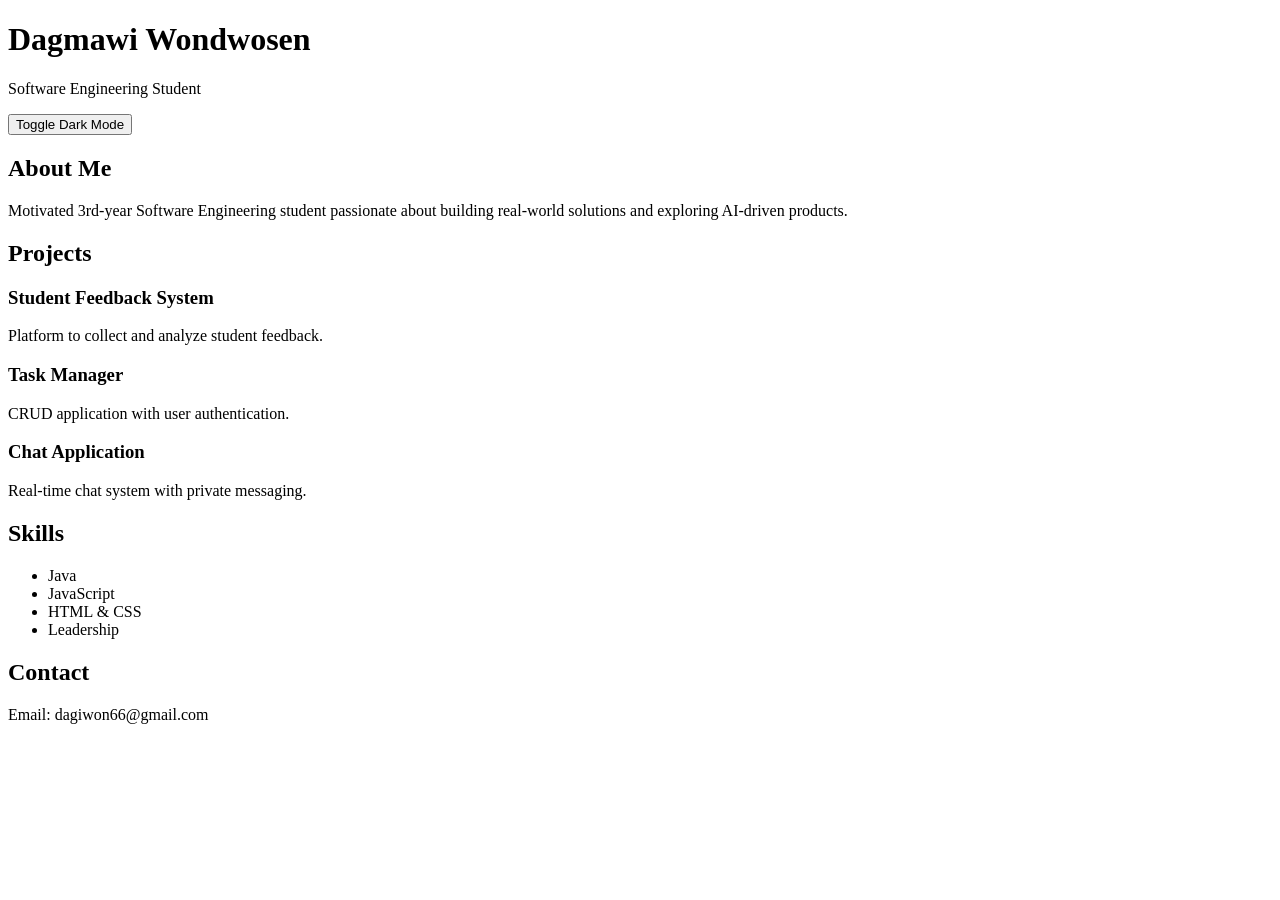
==== v2 js enhanced v1/index.html @ 2d56c67e "Initial portfolio with html/css and js version" ====
<!DOCTYPE html>
<html>
<head>
    <title>Dagmawi Portfolio - V1</title>
    <link rel="stylesheet" href="style.css">
</head>
<body>

<header>
    <h1>Dagmawi Wondwosen</h1>
    <p>Software Engineering Student</p>
    <button onclick="toggleDark()">Toggle Dark Mode</button>
</header>

<section>
    <h2>About Me</h2>
    <p>
        Motivated 3rd-year Software Engineering student passionate about building real-world solutions and exploring AI-driven products.
    </p>
</section>

<section>
    <h2>Projects</h2>

    <div class="project">
        <h3>Student Feedback System</h3>
        <p>Platform to collect and analyze student feedback.</p>
    </div>

    <div class="project">
        <h3>Task Manager</h3>
        <p>CRUD application with user authentication.</p>
    </div>

    <div class="project">
        <h3>Chat Application</h3>
        <p>Real-time chat system with private messaging.</p>
    </div>

</section>

<section>
    <h2>Skills</h2>
    <ul>
        <li>Java</li>
        <li>JavaScript</li>
        <li>HTML & CSS</li>
        <li>Leadership</li>
    </ul>
</section>

<section>
    <h2>Contact</h2>
    <p>Email: dagiwon66@gmail.com</p>
</section>
<script src="script.js"></script>
</body>
</html>
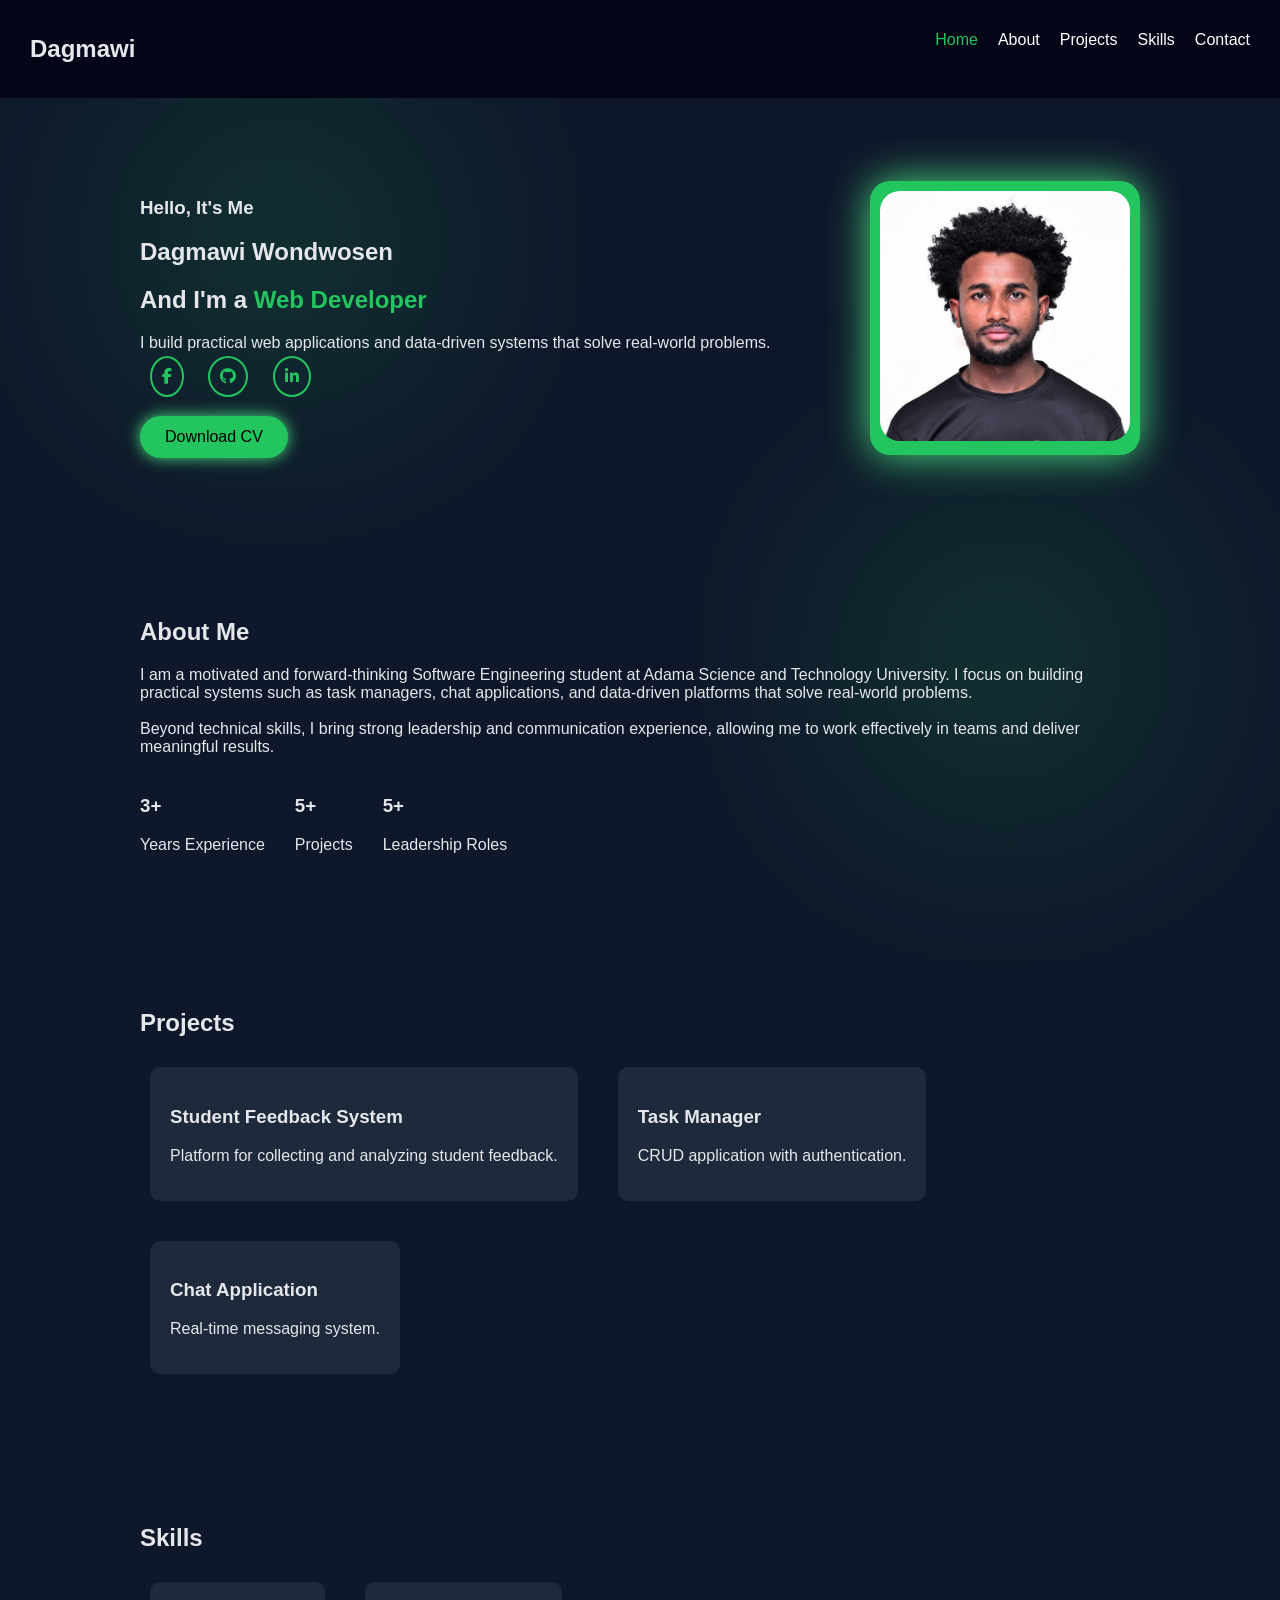
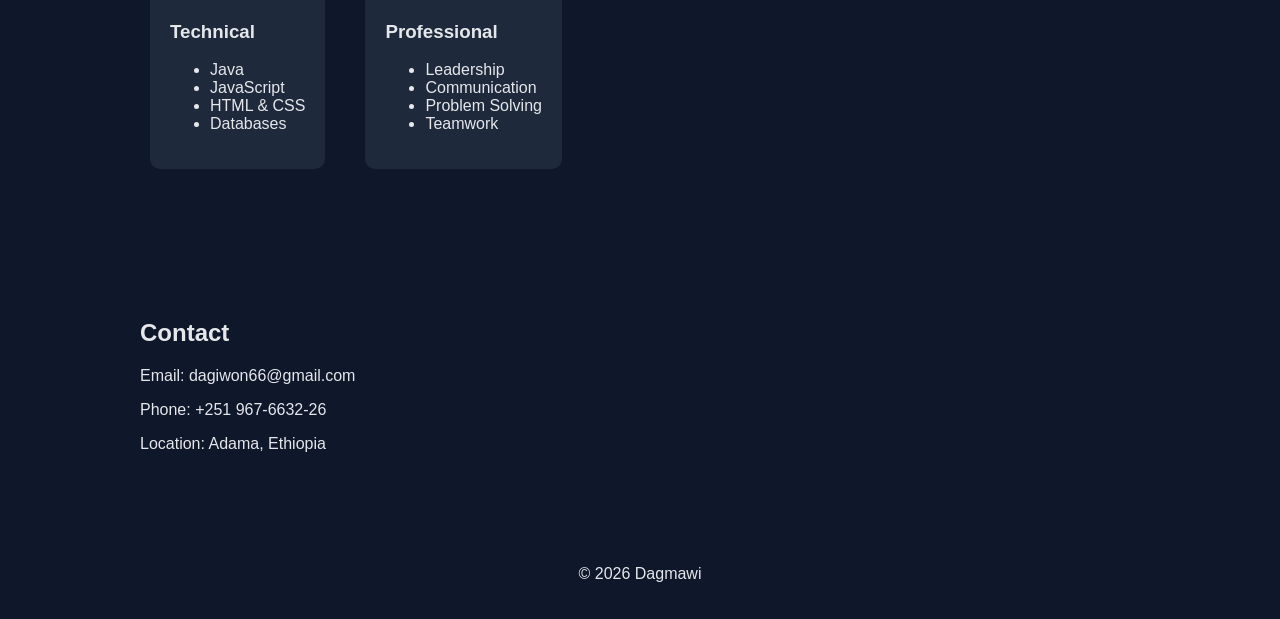
==== commit acd2dd77: "Just Updated My Portfolio" ====
--- a/v2 js enhanced v1/index.html
+++ b/v2 js enhanced v1/index.html
@@ -1,58 +1,142 @@
 <!DOCTYPE html>
-<html>
+<html lang="en">
 <head>
-    <title>Dagmawi Portfolio - V1</title>
+    <meta charset="UTF-8">
+    <meta name="viewport" content="width=device-width, initial-scale=1.0">
+    <title>Dagmawi Portfolio</title>
     <link rel="stylesheet" href="style.css">
+
+    <!-- ICONS -->
+    <link rel="stylesheet" href="https://cdnjs.cloudflare.com/ajax/libs/font-awesome/6.5.0/css/all.min.css">
 </head>
 <body>
 
-<header>
-    <h1>Dagmawi Wondwosen</h1>
-    <p>Software Engineering Student</p>
-    <button onclick="toggleDark()">Toggle Dark Mode</button>
-</header>
+<!-- BACKGROUND SHAPES -->
+<div class="bg-shape shape1"></div>
+<div class="bg-shape shape2"></div>
 
-<section>
-    <h2>About Me</h2>
-    <p>
-        Motivated 3rd-year Software Engineering student passionate about building real-world solutions and exploring AI-driven products.
-    </p>
-</section>
+<!-- NAVBAR -->
+<nav>
+    <h2 class="logo">Dagmawi</h2>
+    <ul>
+        <li><a href="#home" class="active">Home</a></li>
+        <li><a href="#about">About</a></li>
+        <li><a href="#projects">Projects</a></li>
+        <li><a href="#skills">Skills</a></li>
+        <li><a href="#contact">Contact</a></li>
+    </ul>
+</nav>
 
-<section>
-    <h2>Projects</h2>
+<!-- HERO -->
+<section id="home" class="hero">
 
-    <div class="project">
-        <h3>Student Feedback System</h3>
-        <p>Platform to collect and analyze student feedback.</p>
+    <div class="hero-left">
+        <h3>Hello, It's Me</h3>
+        <h1>Dagmawi Wondwosen</h1>
+        <h2>And I'm a <span class="highlight">Web Developer</span></h2>
+
+        <p>
+            I build practical web applications and data-driven systems that solve real-world problems.
+        </p>
+
+        <!-- SOCIAL -->
+        <div class="socials">
+            <a href="#"><i class="fab fa-facebook-f"></i></a>
+            <a href="#"><i class="fab fa-github"></i></a>
+            <a href="#"><i class="fab fa-linkedin-in"></i></a>
+        </div>
+
+        <!-- DOWNLOAD CV (FIXED) -->
+        <a href="Dagmawi_CV.pdf" download class="btn">Download CV</a>
     </div>
 
-    <div class="project">
-        <h3>Task Manager</h3>
-        <p>CRUD application with user authentication.</p>
-    </div>
-
-    <div class="project">
-        <h3>Chat Application</h3>
-        <p>Real-time chat system with private messaging.</p>
+    <div class="hero-right">
+        <div class="image-box">
+            <img src="images/profile.jpg" alt="Profile">
+        </div>
     </div>
 
 </section>
 
-<section>
-    <h2>Skills</h2>
-    <ul>
-        <li>Java</li>
-        <li>JavaScript</li>
-        <li>HTML & CSS</li>
-        <li>Leadership</li>
-    </ul>
+<!-- ABOUT -->
+<section id="about">
+    <h2>About Me</h2>
+
+    <p>
+        I am a motivated and forward-thinking Software Engineering student at Adama Science and Technology University. 
+        I focus on building practical systems such as task managers, chat applications, and data-driven platforms that solve real-world problems.
+        <br><br>
+        Beyond technical skills, I bring strong leadership and communication experience, allowing me to work effectively in teams and deliver meaningful results.
+    </p>
+
+    <div class="stats">
+        <div><h3>3+</h3><p>Years Experience</p></div>
+        <div><h3>5+</h3><p>Projects</p></div>
+        <div><h3>5+</h3><p>Leadership Roles</p></div>
+    </div>
 </section>
 
-<section>
+<!-- PROJECTS -->
+<section id="projects">
+    <h2>Projects</h2>
+
+    <div class="project-grid">
+        <div class="card">
+            <h3>Student Feedback System</h3>
+            <p>Platform for collecting and analyzing student feedback.</p>
+        </div>
+
+        <div class="card">
+            <h3>Task Manager</h3>
+            <p>CRUD application with authentication.</p>
+        </div>
+
+        <div class="card">
+            <h3>Chat Application</h3>
+            <p>Real-time messaging system.</p>
+        </div>
+    </div>
+</section>
+
+<!-- SKILLS -->
+<section id="skills">
+    <h2>Skills</h2>
+
+    <div class="skills-grid">
+        <div class="card">
+            <h3>Technical</h3>
+            <ul>
+                <li>Java</li>
+                <li>JavaScript</li>
+                <li>HTML & CSS</li>
+                <li>Databases</li>
+            </ul>
+        </div>
+
+        <div class="card">
+            <h3>Professional</h3>
+            <ul>
+                <li>Leadership</li>
+                <li>Communication</li>
+                <li>Problem Solving</li>
+                <li>Teamwork</li>
+            </ul>
+        </div>
+    </div>
+</section>
+
+<!-- CONTACT -->
+<section id="contact">
     <h2>Contact</h2>
     <p>Email: dagiwon66@gmail.com</p>
+    <p>Phone: +251 967-6632-26</p>
+    <p>Location: Adama, Ethiopia</p>
 </section>
+
+<footer>
+    <p>© 2026 Dagmawi</p>
+</footer>
+
 <script src="script.js"></script>
 </body>
 </html>
--- a/v2 js enhanced v1/style.css
+++ b/v2 js enhanced v1/style.css
@@ -0,0 +1,146 @@
+body {
+    margin: 0;
+    font-family: 'Segoe UI', sans-serif;
+    background: #0f172a;
+    color: #e5e7eb;
+}
+
+/* NAV */
+nav {
+    display: flex;
+    justify-content: space-between;
+    padding: 15px 30px;
+    background: #020617;
+}
+
+nav ul {
+    display: flex;
+    gap: 20px;
+    list-style: none;
+}
+
+nav a {
+    color: white;
+    text-decoration: none;
+}
+
+nav a.active {
+    color: #22c55e;
+}
+
+/* HERO */
+.hero {
+    display: flex;
+    justify-content: space-between;
+    align-items: center;
+    padding: 80px;
+}
+
+.highlight {
+    color: #22c55e;
+}
+
+/* SOCIAL */
+.socials {
+    margin-top: 15px;
+}
+
+.socials a {
+    margin: 10px;
+    padding: 10px;
+    border: 2px solid #22c55e;
+    border-radius: 50%;
+    color: #22c55e;
+}
+
+.socials a:hover {
+    background: #22c55e;
+    color: black;
+}
+
+/* BUTTON */
+.btn {
+    display: inline-block;
+    margin-top: 30px;
+    padding: 12px 25px;
+    background: #22c55e;
+    border-radius: 25px;
+    text-decoration: none;
+    color: black;
+    box-shadow: 0 0 15px #4ade80;
+}
+
+/* IMAGE */
+.image-box {
+    background: #22c55e;
+    padding: 10px;
+    border-radius: 20px;
+    box-shadow: 0 0 40px #4ade80;
+    animation: glow 2s infinite alternate;
+}
+
+.image-box img {
+    width: 250px;
+    border-radius: 20px;
+}
+
+/* SECTIONS */
+section {
+    padding: 60px 30px;
+    max-width: 1000px;
+    margin: auto;
+}
+
+/* CARDS */
+.card {
+    background: #1e293b;
+    padding: 20px;
+    border-radius: 10px;
+    margin: 10px;
+    transition: 0.3s;
+}
+
+.card:hover {
+    transform: translateY(-5px);
+    box-shadow: 0 0 20px #4ade80;
+}
+
+/* GRID */
+.project-grid, .skills-grid {
+    display: flex;
+    gap: 20px;
+    flex-wrap: wrap;
+}
+
+/* STATS */
+.stats {
+    display: flex;
+    gap: 30px;
+    margin-top: 20px;
+}
+
+/* BACKGROUND SHAPES */
+.bg-shape {
+    position: fixed;
+    width: 300px;
+    height: 300px;
+    background: #22c55e;
+    filter: blur(120px);
+    opacity: 0.2;
+    z-index: -1;
+}
+
+.shape1 { top: 10%; left: 10%; }
+.shape2 { bottom: 10%; right: 10%; }
+
+/* FOOTER */
+footer {
+    text-align: center;
+    padding: 20px;
+}
+
+/* ANIMATION */
+@keyframes glow {
+    from { box-shadow: 0 0 20px #22c55e; }
+    to { box-shadow: 0 0 50px #4ade80; }
+}
